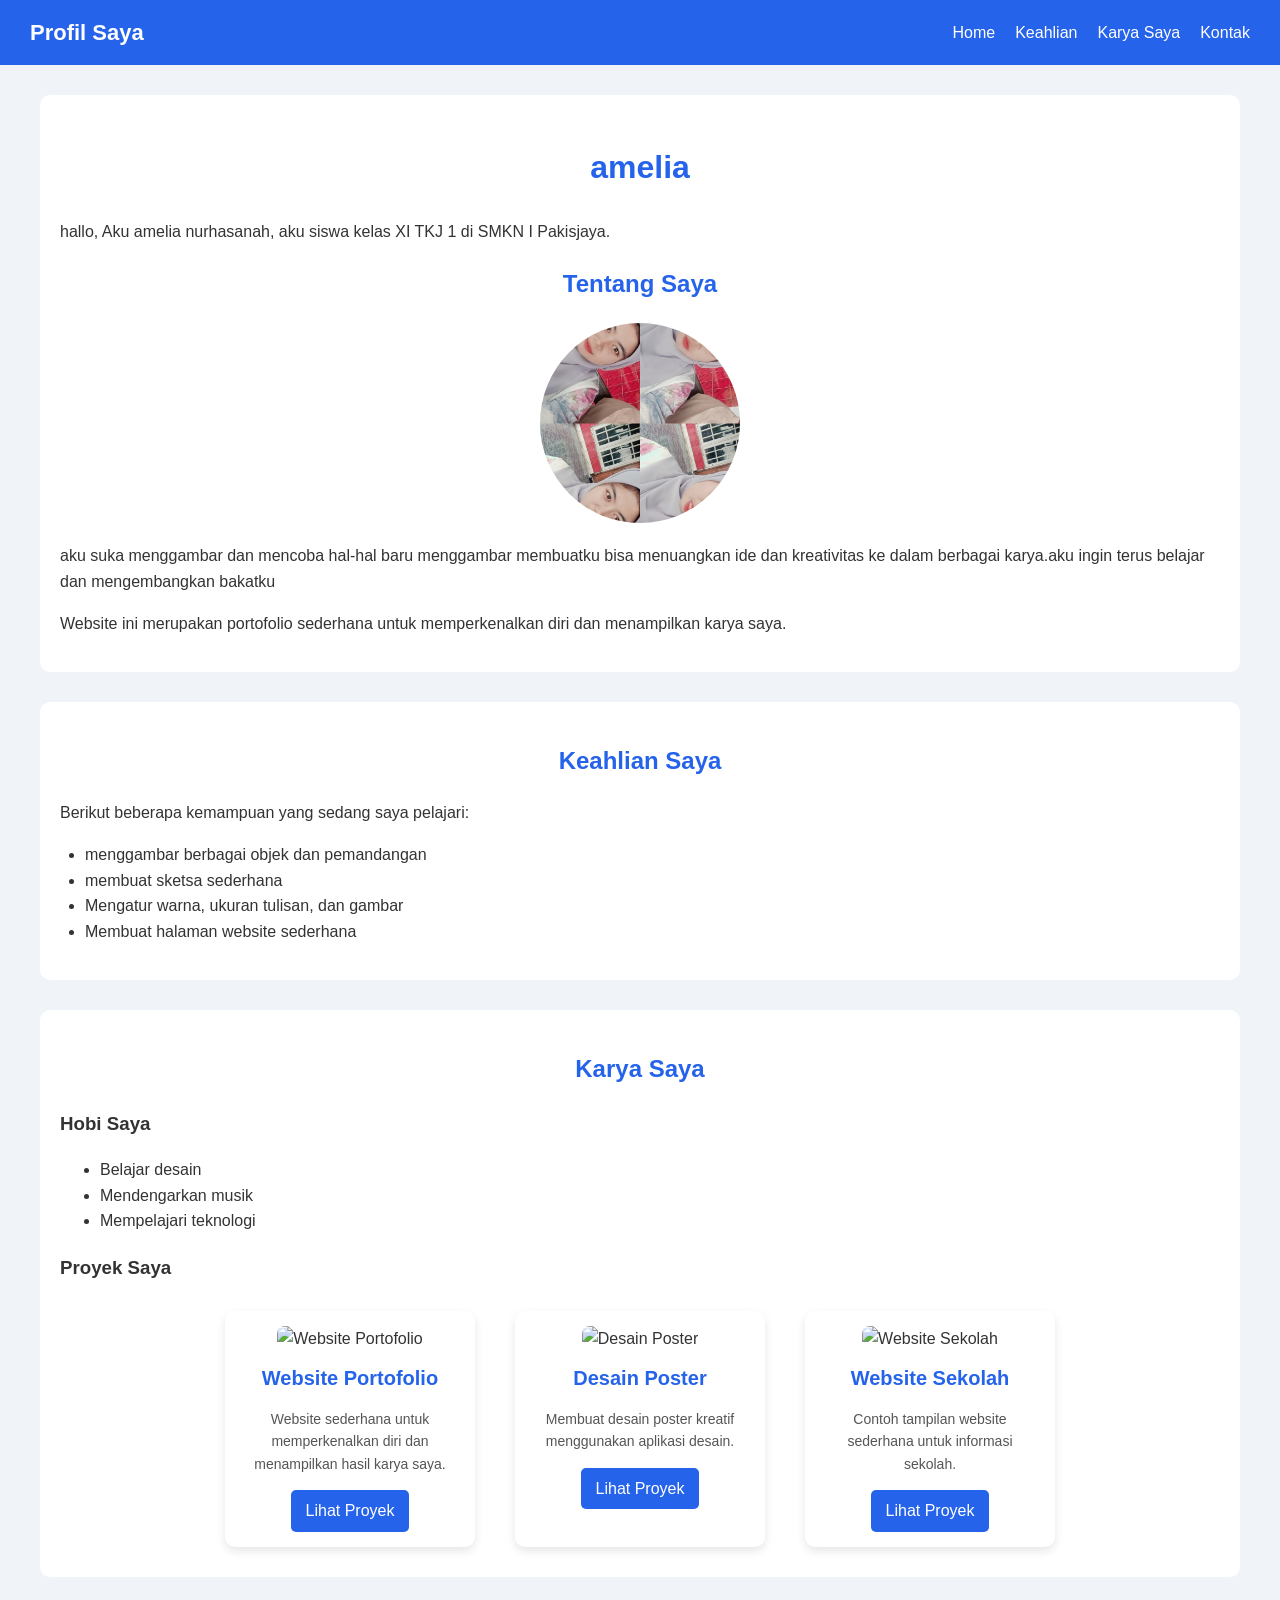
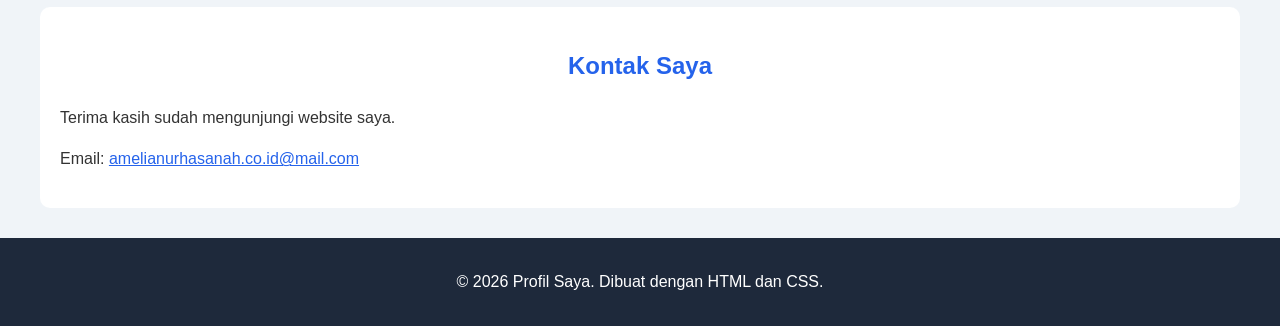
==== index.html @ 41dbe2e9 "Rename amelianurhasanah.html to index.html" ====
<!DOCTYPE html>
<html lang="id">
<head>
    <meta charset="UTF-8">
    <meta name="viewport" content="width=device-width, initial-scale=1.0">
    <title>Profil Saya</title>

    <!-- Menghubungkan HTML dengan CSS -->
    <link rel="stylesheet" href="style.css">
</head><link rel="stylesheet" href="reponsive.css">
<body>

    <!-- NAVBAR: BAGIAN BARU -->
    <nav>
        <div class="logo">Profil Saya</div>

        <ul>
            <li><a href="#home">Home</a></li>
            <li><a href="#keahlian">Keahlian</a></li>
            <li><a href="#karya">Karya Saya</a></li>
            <li><a href="#kontak">Kontak</a></li>
        </ul>
    </nav>

    <!-- HOME: PENGEMBANGAN KONTEN LAMA -->
    <section id="home">
        <h1>amelia</h1>

        <p>
           hallo, Aku amelia nurhasanah, aku siswa kelas XI TKJ 1 di SMKN I Pakisjaya.
         
        </p>

        <h2>Tentang Saya</h2>

        <img
            src="amelianurhasanah.jpeg"
            alt="Foto profil saya"
            class="foto-profil"
        >

        <p>
            aku suka menggambar dan mencoba hal-hal baru menggambar membuatku bisa menuangkan ide dan kreativitas ke dalam berbagai karya.aku

ingin terus belajar dan mengembangkan bakatku
            
        </p>

        <p>
            Website ini merupakan portofolio sederhana untuk
            memperkenalkan diri dan menampilkan karya saya.
        </p>
    </section>

    <!-- KEAHLIAN: BAGIAN BARU -->
    <section id="keahlian">
        <h2>Keahlian Saya</h2>

        <p>Berikut beberapa kemampuan yang sedang saya pelajari:</p>

        <ul class="daftar-keahlian">
            <li>menggambar berbagai objek dan pemandangan</li>
            <li>membuat sketsa sederhana </li>
            <li>Mengatur warna, ukuran tulisan, dan gambar</li>
            <li>Membuat halaman website sederhana</li>
        </ul>
    </section>

    <!<!-- KARYA SAYA -->
    <section id="karya">
        <h2>Karya Saya</h2>

        <h3>Hobi Saya</h3>

        <ul>
            <li>Belajar desain</li>
            <li>Mendengarkan musik</li>
            <li>Mempelajari teknologi</li>
        </ul>

        <h3>Proyek Saya</h3>

        <!-- WADAH UNTUK SEMUA CARD -->
        <div class="container-card">

            <!-- CARD 1 -->
            <div class="card">
                <img src="projekamelianurhasanah/mell.jpg"
                     alt="Website Portofolio">

                <h3>Website Portofolio</h3>

                <p>
                    Website sederhana untuk memperkenalkan
                    diri dan menampilkan hasil karya saya.
                </p>

                <a href="#">Lihat Proyek</a>
            </div>

            <!-- CARD 2 -->
            <div class="card">
                <img src="projekamelianurhasanah/amelia.png"
                     alt="Desain Poster">

                <h3>Desain Poster</h3>

                <p>
                    Membuat desain poster kreatif
                    menggunakan aplikasi desain.
                </p>

                <a href="#">Lihat Proyek</a>
            </div>

            <!-- CARD 3 -->
            <div class="card">
                <img src="projekamelianurhasanah/amell.jpg"
                     alt="Website Sekolah">

                <h3>Website Sekolah</h3>

                <p>
                    Contoh tampilan website sederhana
                    untuk informasi sekolah.
                </p>

                <a href="#">Lihat Proyek</a>
            </div>

        </div>
    </section>
        </div>
    </section>

    <!-- KONTAK: BAGIAN BARU -->
    <section id="kontak">
        <h2>Kontak Saya</h2>

        <p>Terima kasih sudah mengunjungi website saya.</p>

        <p>
            Email:

            <a href="mailto:

           amelianurhasanah.co.id@mail.com">

           amelianurhasanah.co.id@mail.com
              

               </a>

             </p>

           </section>
         


            <a hrefaku suka menggambar dan mencoba hal-hal baru menggam-bar membuatku bisa menuangkan ide dan kreativitas ke dalam berbagai karya.aku

ingin terus belajar dan mengembangkan bakatku
                
            </a>
        </p>
    </section>

    <!-- FOOTER -->
    <footer>
        <p>&copy; 2026 Profil Saya. Dibuat dengan HTML dan CSS.</p>
    </footer>

</body>
</html>
---- style.css ----
/* PENGATURAN DASAR */
body {
    font-family: Arial, sans-serif;
    background-color: #f0f4f8;
    color: #333333;
    margin: 0;
    padding: 0;
    line-height: 1.6;
}

/* NAVBAR: BAGIAN BARU */
nav {
    background-color: #2563eb;
    color: white;
    display: flex;
    justify-content: space-between;
    align-items: center;
    padding: 15px 30px;
}

/* NAMA WEBSITE */
.logo {
    font-size: 22px;
    font-weight: bold;
}

/* DAFTAR MENU NAVBAR */
nav ul {
    list-style: none;
    display: flex;
    gap: 20px;
    margin: 0;
    padding: 0;
}

/* LINK MENU */
nav a {
    color: white;
    text-decoration: none;
    font-size: 16px;
}

/* EFEK SAAT KURSOR DIARAHKAN KE MENU */
nav a:hover {
    color: #facc15;
}

/* BAGIAN KONTEN WEBSITE */
section {
    background-color: white;
    margin: 25px auto;
    padding: 25px;
    max-width: 800px;
    border-radius: 10px;
}

/* JUDUL UTAMA */
h1 {
    color: #2563eb;
    font-size: 32px;
    text-align: center;
}

/* JUDUL BAGIAN */
h2 {
    color: #2563eb;
    text-align: center;
}

/* SUBJUDUL */
h3 {
    color: #333333;
}

/* PARAGRAF */
p {
    font-size: 16px;
}

/* FOTO PROFIL */
.foto-profil {
    display: block;
    width: 200px;
    height: 200px;
    object-fit: cover;
    border-radius: 50%;
    margin: 20px auto;
}

/* DAFTAR KEAHLIAN DAN HOBI */
.daftar-keahlian,
.daftar-hobi {
    padding-left: 25px;
}

/* LINK KARYA DAN EMAIL */
section a {
    color: #2563eb;
}

/* FOOTER */
footer {
    background-color: #1e293b;
    color: white;
    text-align: center;
    padding: 15px;
    margin-top: 30px;
}

/* PENYESUAIAN UNTUK LAYAR KECIL */
@media (max-width: 600px) {
    nav {
        flex-direction: column;
        gap: 15px;
        padding: 15px;
    }

    nav ul {
        flex-wrap: wrap;
        justify-content: center;
        gap: 12px;
    }

    nav a {
        font-size: 14px;
    }

    section {
        margin: 15px;
        padding: 18px;
    }
}

/* WADAH UNTUK SEMUA CARD */
.container-card {
    display: flex;
    gap: 20px;
    flex-wrap: wrap;
    justify-content: center;
}

/* TAMPILAN CARD */
.card {
    width: 250px;
    padding: 15px;
    margin: 10px;
    background-color: white;
    border-radius: 10px;
    box-shadow: 0 4px 10px rgba(0, 0, 0, 0.1);
    text-align: center;
}

/* GAMBAR DALAM CARD */
.card img {
    width: 100%;
    height: 150px;
    object-fit: cover;
    border-radius: 8px;
}

/* JUDUL CARD */
.card h3 {
    color: #2563eb;
    font-size: 20px;
    margin: 10px 0;
}

/* DESKRIPSI CARD */
.card p {
    font-size: 14px;
    color: #555;
    margin-bottom: 15px;
}

/* TOMBOL LIHAT PROYEK */
.card a {
    display: inline-block;
    background-color: #2563eb;
    color: white;
    padding: 8px 15px;
    text-decoration: none;
    border-radius: 5px;
}

/* EFEK HOVER TOMBOL */
.card a:hover {
    background-color: #1e40af;
}
---- reponsive.css ----
/* =================================
   RESPONSIVE LAPTOP / KOMPUTER
================================= */
@media (min-width: 1025px) {

    section {
        width: calc(100% - 80px);
        max-width: 1200px;
        margin: 30px auto;
        padding: 20px;
        box-sizing: border-box;
    }

    .container-card {
        display: flex;
        flex-direction: row;
        flex-wrap: wrap;
        justify-content: center;
        gap: 20px;
    }

    .card {
        width: 250px;
        margin: 10px;
        box-sizing: border-box;
    }

}

/* =================================
   RESPONSIVE TABLET
================================= */
@media (min-width: 601px) and (max-width: 1024px) {

    .container-card {
        justify-content: center;
        gap: 16px;
    }

    .card {
        box-sizing: border-box;
        width: 45%;
        margin: 0;
    }

}

/* =================================
   RESPONSIVE HP
================================= */
@media (max-width: 600px) {

    .container-card {
        flex-direction: column;
        flex-wrap: nowrap;
        align-items: center;
        gap: 16px;
    }

    .card {
        box-sizing: border-box;
        width: 90%;
        margin: 0;
    }

    nav {
        padding: 12px;
    }

    nav ul {
        gap: 10px;
        flex-wrap: wrap;
        justify-content: center;
    }

    nav a {
        font-size: 12px;
    }

    h1 {
        font-size: 26px;
    }

    h2 {
        font-size: 22px;
    }

    .card img {
        width: 100%;
        height: 150px;
        object-fit: cover;
    }

}
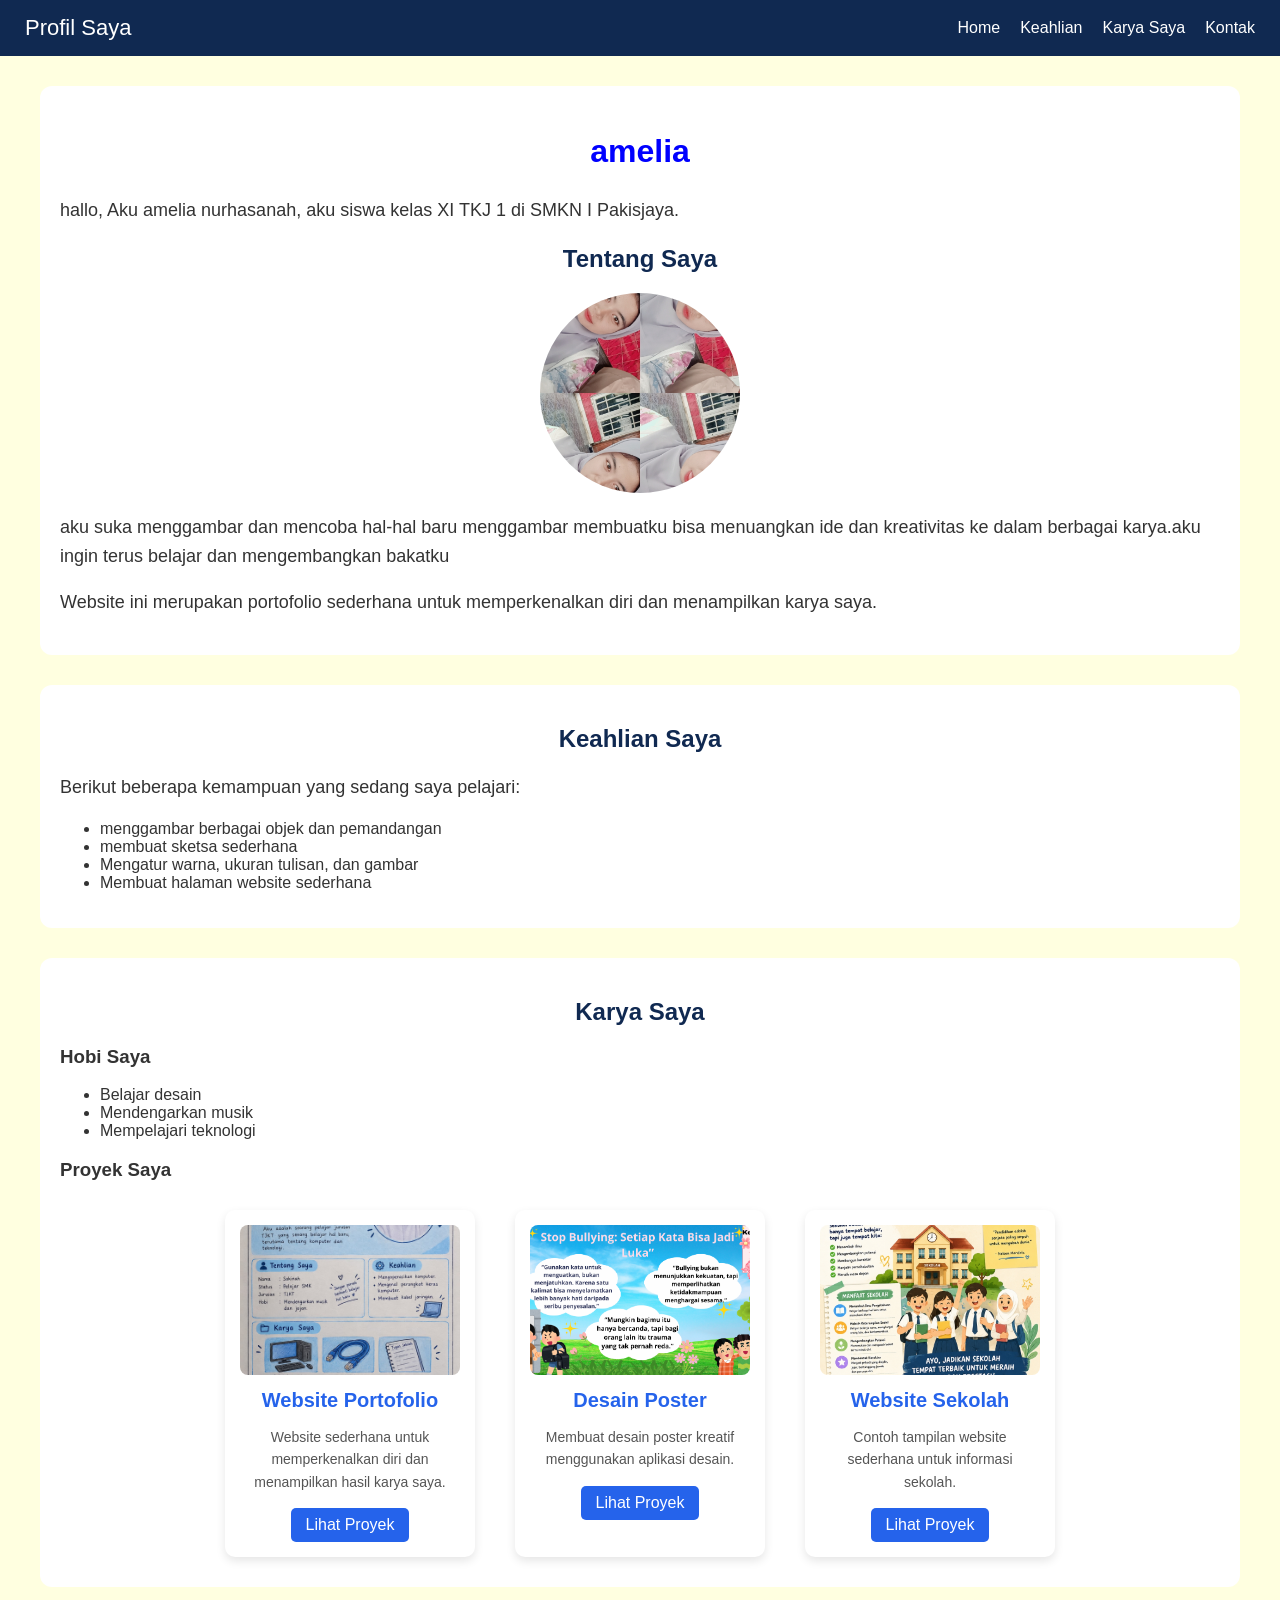
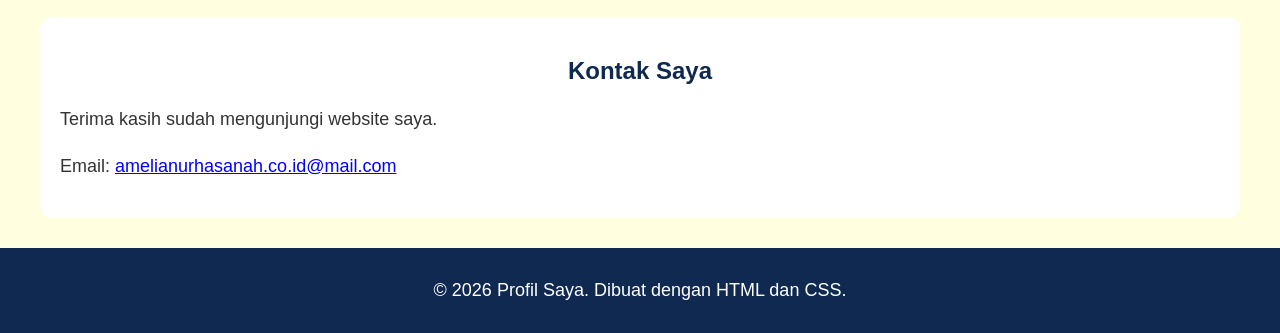
==== commit d5b35a5f: "Update index.html" ====
--- a/index.html
+++ b/index.html
@@ -85,7 +85,7 @@
 
             <!-- CARD 1 -->
             <div class="card">
-                <img src="projekamelianurhasanah/mell.jpg"
+                <img src="mell.jpg"
                      alt="Website Portofolio">
 
                 <h3>Website Portofolio</h3>
@@ -100,7 +100,7 @@
 
             <!-- CARD 2 -->
             <div class="card">
-                <img src="projekamelianurhasanah/amelia.png"
+                <img src="amelia.png"
                      alt="Desain Poster">
 
                 <h3>Desain Poster</h3>
@@ -115,7 +115,7 @@
 
             <!-- CARD 3 -->
             <div class="card">
-                <img src="projekamelianurhasanah/amell.jpg"
+                <img src="amell.jpg"
                      alt="Website Sekolah">
 
                 <h3>Website Sekolah</h3>
--- a/style.css
+++ b/style.css
@@ -1,34 +1,39 @@
-/* PENGATURAN DASAR */
+/* =================================
+   1. PENGATURAN DASAR
+================================= */
 body {
     font-family: Arial, sans-serif;
-    background-color: #f0f4f8;
+    background-color: lightyellow;
     color: #333333;
     margin: 0;
     padding: 0;
-    line-height: 1.6;
-}
-
-/* NAVBAR: BAGIAN BARU */
+}
+
+
+/* =================================
+   2. NAVBAR - PERTEMUAN 5
+================================= */
 nav {
-    background-color: #2563eb;
+    background-color: #102951;
     color: white;
     display: flex;
     justify-content: space-between;
     align-items: center;
-    padding: 15px 30px;
+    padding: 15px 25px;
 }
 
 /* NAMA WEBSITE */
 .logo {
+    color: white;
     font-size: 22px;
-    font-weight: bold;
-}
-
-/* DAFTAR MENU NAVBAR */
+    margin: 0;
+}
+
+/* DAFTAR MENU */
 nav ul {
-    list-style: none;
     display: flex;
     gap: 20px;
+    list-style: none;
     margin: 0;
     padding: 0;
 }
@@ -38,46 +43,64 @@
     color: white;
     text-decoration: none;
     font-size: 16px;
-}
-
-/* EFEK SAAT KURSOR DIARAHKAN KE MENU */
+    transition: 0.3s;
+}
+
+/* EFEK HOVER NAVBAR */
 nav a:hover {
-    color: #facc15;
-}
-
-/* BAGIAN KONTEN WEBSITE */
+    color: #60a5fa;
+}
+
+
+/* =================================
+   3. BAGIAN KONTEN WEBSITE
+================================= */
 section {
     background-color: white;
-    margin: 25px auto;
-    padding: 25px;
+    width: 80%;
     max-width: 800px;
-    border-radius: 10px;
-}
-
-/* JUDUL UTAMA */
+    margin: 30px auto;
+    padding: 20px;
+    border-radius: 12px;
+}
+
+
+/* =================================
+   4. JUDUL UTAMA
+================================= */
 h1 {
-    color: #2563eb;
+    color: blue;
     font-size: 32px;
     text-align: center;
 }
 
-/* JUDUL BAGIAN */
-h2 {
-    color: #2563eb;
-    text-align: center;
-}
-
-/* SUBJUDUL */
-h3 {
-    color: #333333;
-}
-
-/* PARAGRAF */
+
+/* =================================
+   5. JUDUL BAGIAN
+================================= */
+section h2 {
+    color: #102951;
+    text-align: center;
+}
+
+
+/* =================================
+   6. PARAGRAF
+================================= */
 p {
-    font-size: 16px;
-}
-
-/* FOTO PROFIL */
+    font-size: 18px;
+    line-height: 1.6;
+}
+
+/* DESKRIPSI DI BAGIAN HOME */
+.deskripsi {
+    text-align: center;
+}
+
+
+/* =================================
+   7. FOTO PROFIL
+================================= */
 .foto-profil {
     display: block;
     width: 200px;
@@ -85,53 +108,28 @@
     object-fit: cover;
     border-radius: 50%;
     margin: 20px auto;
-}
-
-/* DAFTAR KEAHLIAN DAN HOBI */
-.daftar-keahlian,
-.daftar-hobi {
-    padding-left: 25px;
-}
-
-/* LINK KARYA DAN EMAIL */
+
+    /* TAMBAHAN P8 */
+    transition: 0.3s;
+}
+
+/* EFEK HOVER FOTO - P8 */
+.foto-profil:hover {
+    transform: scale(1.05);
+}
+
+
+/* =================================
+   8. LINK DI DALAM KONTEN
+================================= */
 section a {
-    color: #2563eb;
-}
-
-/* FOOTER */
-footer {
-    background-color: #1e293b;
-    color: white;
-    text-align: center;
-    padding: 15px;
-    margin-top: 30px;
-}
-
-/* PENYESUAIAN UNTUK LAYAR KECIL */
-@media (max-width: 600px) {
-    nav {
-        flex-direction: column;
-        gap: 15px;
-        padding: 15px;
-    }
-
-    nav ul {
-        flex-wrap: wrap;
-        justify-content: center;
-        gap: 12px;
-    }
-
-    nav a {
-        font-size: 14px;
-    }
-
-    section {
-        margin: 15px;
-        padding: 18px;
-    }
-}
-
-/* WADAH UNTUK SEMUA CARD */
+    color: blue;
+}
+
+
+/* =================================
+   9. WADAH UNTUK SEMUA CARD
+================================= */
 .container-card {
     display: flex;
     gap: 20px;
@@ -139,7 +137,10 @@
     justify-content: center;
 }
 
-/* TAMPILAN CARD */
+
+/* =================================
+   10. TAMPILAN CARD
+================================= */
 .card {
     width: 250px;
     padding: 15px;
@@ -148,9 +149,21 @@
     border-radius: 10px;
     box-shadow: 0 4px 10px rgba(0, 0, 0, 0.1);
     text-align: center;
-}
-
-/* GAMBAR DALAM CARD */
+
+    /* TAMBAHAN P8 */
+    transition: transform 0.3s, box-shadow 0.3s;
+}
+
+/* EFEK HOVER CARD - P8 */
+.card:hover {
+    transform: translateY(-5px);
+    box-shadow: 0 8px 15px rgba(0, 0, 0, 0.2);
+}
+
+
+/* =================================
+   11. GAMBAR DALAM CARD
+================================= */
 .card img {
     width: 100%;
     height: 150px;
@@ -158,21 +171,30 @@
     border-radius: 8px;
 }
 
-/* JUDUL CARD */
+
+/* =================================
+   12. JUDUL CARD
+================================= */
 .card h3 {
     color: #2563eb;
     font-size: 20px;
     margin: 10px 0;
 }
 
-/* DESKRIPSI CARD */
+
+/* =================================
+   13. DESKRIPSI CARD
+================================= */
 .card p {
     font-size: 14px;
     color: #555;
     margin-bottom: 15px;
 }
 
-/* TOMBOL LIHAT PROYEK */
+
+/* =================================
+   14. TOMBOL LIHAT PROYEK
+================================= */
 .card a {
     display: inline-block;
     background-color: #2563eb;
@@ -180,9 +202,28 @@
     padding: 8px 15px;
     text-decoration: none;
     border-radius: 5px;
-}
+
+    /* TAMBAHAN P8 */
+    transition: 0.3s;
+}
+
 
 /* EFEK HOVER TOMBOL */
 .card a:hover {
     background-color: #1e40af;
+
+    /* TAMBAHAN P8 */
+    transform: scale(1.05);
+}
+
+
+/* =================================
+   15. BAGIAN PENUTUP
+================================= */
+footer {
+    background-color: #102951;
+    color: white;
+    text-align: center;
+    padding: 10px;
+    margin-top: 30px;
 }
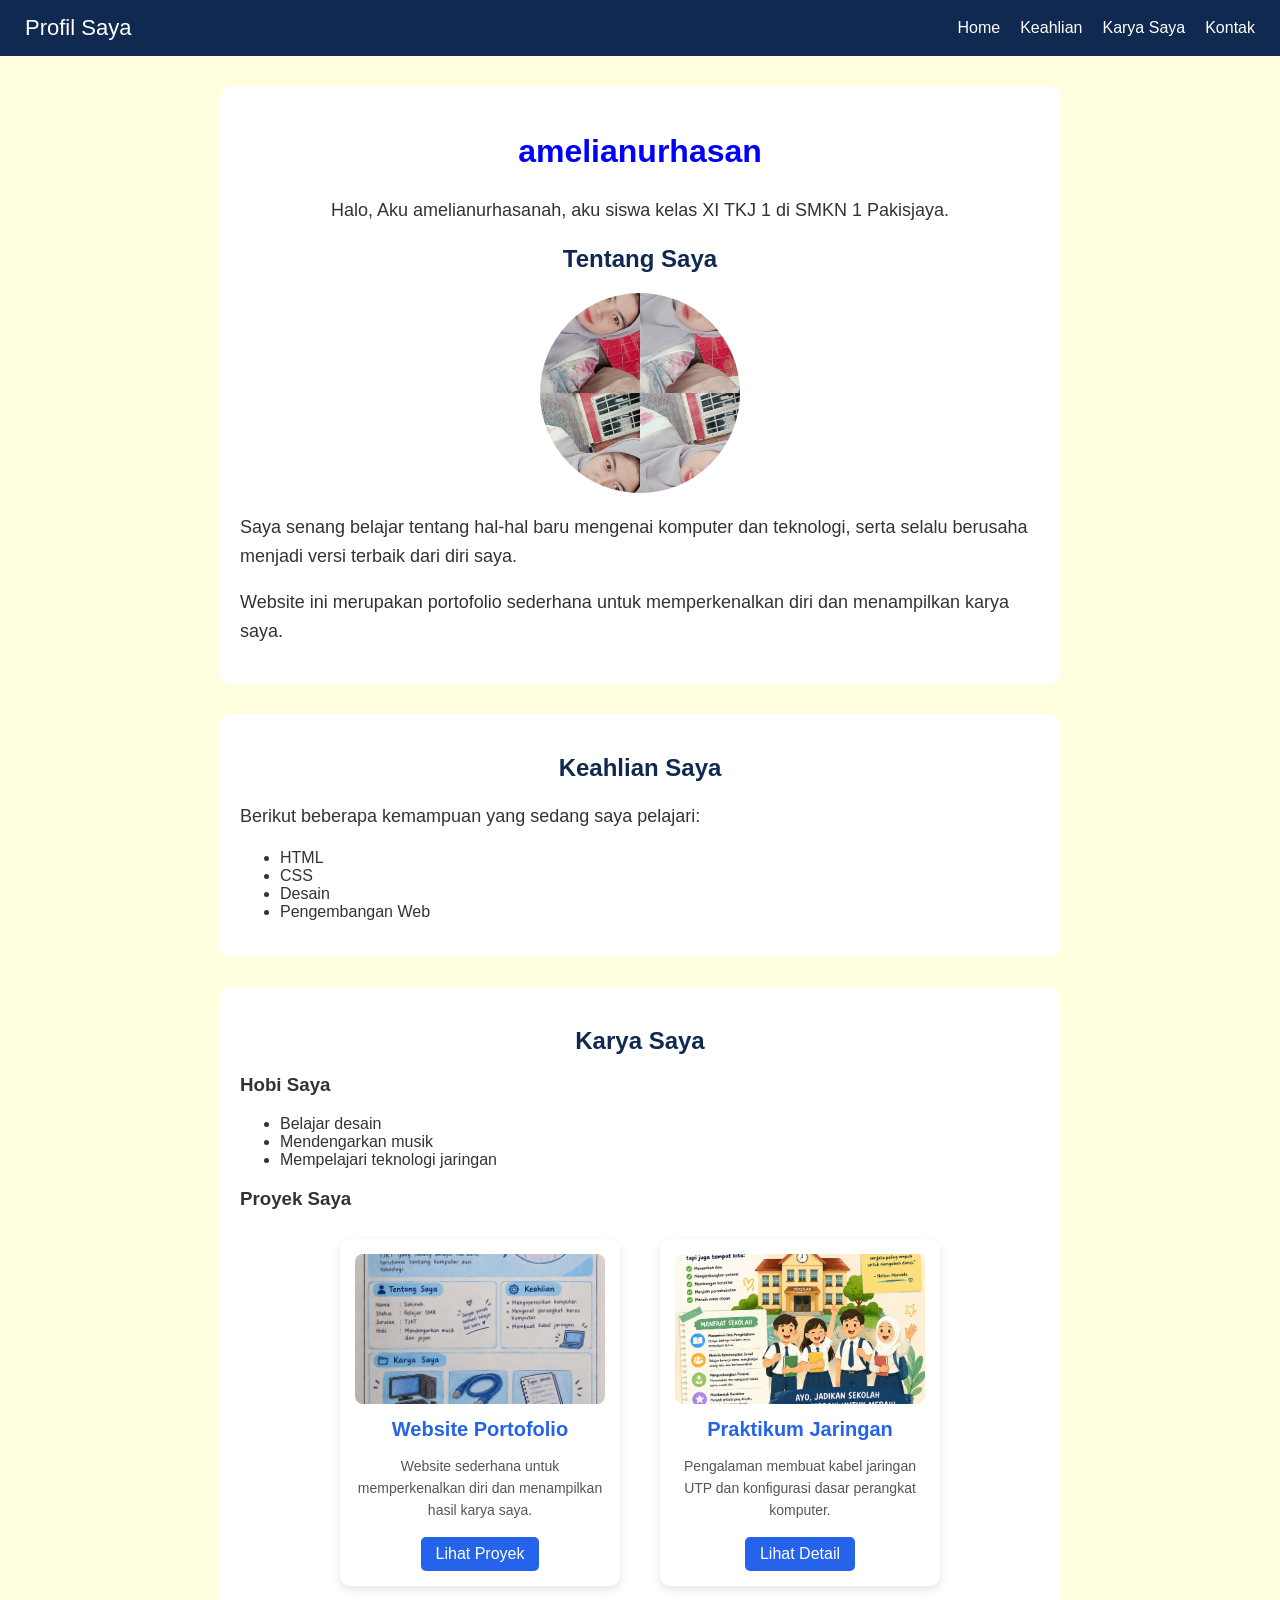
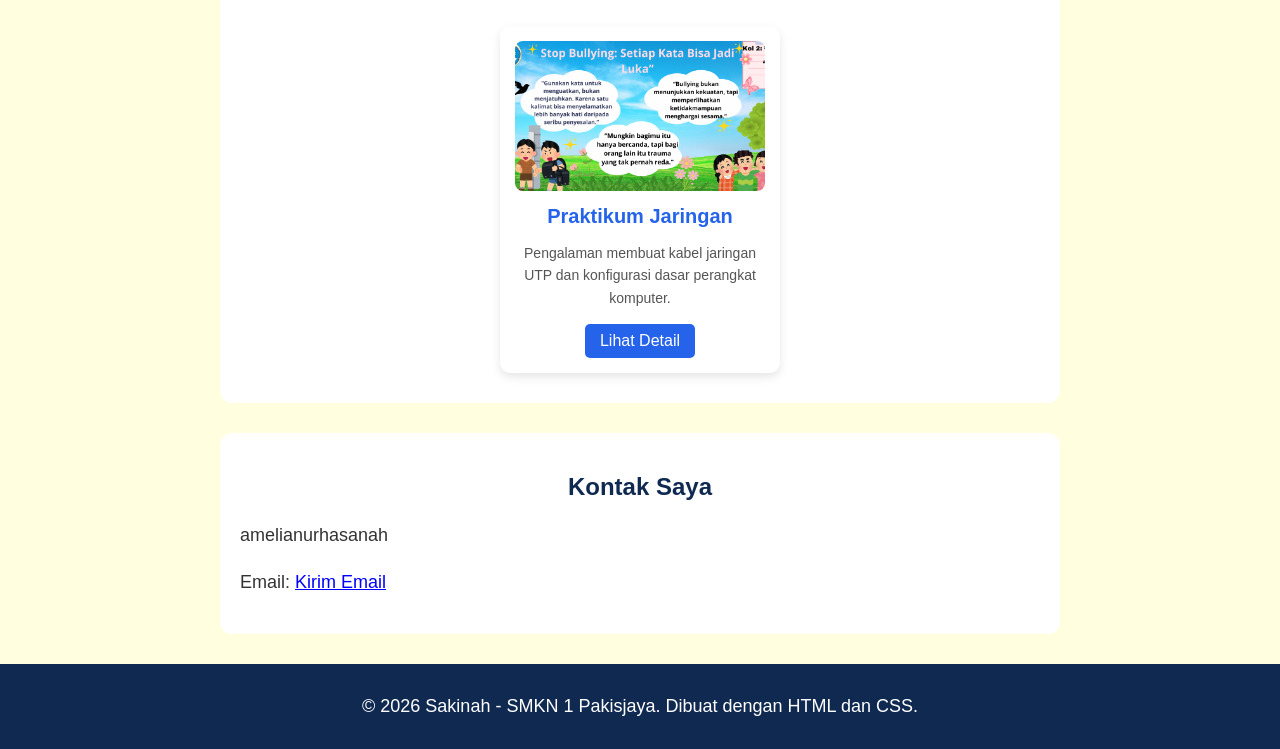
==== commit 35c747f3: "Update index.html" ====
--- a/index.html
+++ b/index.html
@@ -3,17 +3,17 @@
 <head>
     <meta charset="UTF-8">
     <meta name="viewport" content="width=device-width, initial-scale=1.0">
-    <title>Profil Saya</title>
+    <title>Portofolio Sakinah</title>
 
-    <!-- Menghubungkan HTML dengan CSS -->
+    <!-- Menghubungkan HTML dengan CSS Utama dan Responsive -->
     <link rel="stylesheet" href="style.css">
-</head><link rel="stylesheet" href="reponsive.css">
+    <link rel="stylesheet" href="responsive.css">
+</head>
 <body>
 
-    <!-- NAVBAR: BAGIAN BARU -->
+    <!-- NAVBAR -->
     <nav>
         <div class="logo">Profil Saya</div>
-
         <ul>
             <li><a href="#home">Home</a></li>
             <li><a href="#keahlian">Keahlian</a></li>
@@ -22,13 +22,11 @@
         </ul>
     </nav>
 
-    <!-- HOME: PENGEMBANGAN KONTEN LAMA -->
+    <!-- HOME / TENTANG SAYA -->
     <section id="home">
-        <h1>amelia</h1>
-
-        <p>
-           hallo, Aku amelia nurhasanah, aku siswa kelas XI TKJ 1 di SMKN I Pakisjaya.
-         
+        <h1>amelianurhasan</h1>
+        <p class="deskripsi">
+            Halo, Aku amelianurhasanah, aku siswa kelas XI TKJ 1 di SMKN 1 Pakisjaya.
         </p>
 
         <h2>Tentang Saya</h2>
@@ -40,42 +38,35 @@
         >
 
         <p>
-            aku suka menggambar dan mencoba hal-hal baru menggambar membuatku bisa menuangkan ide dan kreativitas ke dalam berbagai karya.aku
-
-ingin terus belajar dan mengembangkan bakatku
-            
+            Saya senang belajar tentang hal-hal baru mengenai komputer dan teknologi, serta selalu berusaha menjadi versi terbaik dari diri saya.
         </p>
 
         <p>
-            Website ini merupakan portofolio sederhana untuk
-            memperkenalkan diri dan menampilkan karya saya.
+            Website ini merupakan portofolio sederhana untuk memperkenalkan diri dan menampilkan karya saya.
         </p>
     </section>
 
-    <!-- KEAHLIAN: BAGIAN BARU -->
+    <!-- KEAHLIAN -->
     <section id="keahlian">
         <h2>Keahlian Saya</h2>
-
         <p>Berikut beberapa kemampuan yang sedang saya pelajari:</p>
-
-        <ul class="daftar-keahlian">
-            <li>menggambar berbagai objek dan pemandangan</li>
-            <li>membuat sketsa sederhana </li>
-            <li>Mengatur warna, ukuran tulisan, dan gambar</li>
-            <li>Membuat halaman website sederhana</li>
-        </ul>
+<ul class="skill-list">
+    <li>HTML</li>
+    <li>CSS</li>
+    <li>Desain</li>
+    <li>Pengembangan Web</li>
+</ul>
     </section>
 
-    <!<!-- KARYA SAYA -->
+    <!-- KARYA SAYA -->
     <section id="karya">
         <h2>Karya Saya</h2>
 
         <h3>Hobi Saya</h3>
-
         <ul>
             <li>Belajar desain</li>
             <li>Mendengarkan musik</li>
-            <li>Mempelajari teknologi</li>
+            <li>Mempelajari teknologi jaringan</li>
         </ul>
 
         <h3>Proyek Saya</h3>
@@ -85,89 +76,52 @@
 
             <!-- CARD 1 -->
             <div class="card">
-                <img src="mell.jpg"
-                     alt="Website Portofolio">
-
+                <img src="mell.jpg" alt="Website Portofolio">
                 <h3>Website Portofolio</h3>
-
                 <p>
-                    Website sederhana untuk memperkenalkan
-                    diri dan menampilkan hasil karya saya.
+                    Website sederhana untuk memperkenalkan diri dan menampilkan hasil karya saya.
                 </p>
-
                 <a href="#">Lihat Proyek</a>
             </div>
 
-            <!-- CARD 2 -->
+            <!-- CARD 2 (Tambahan Proyek Jaringan TKJ) -->
             <div class="card">
-                <img src="amelia.png"
-                     alt="Desain Poster">
-
-                <h3>Desain Poster</h3>
-
+                <img src="amell.jpg" alt="Praktikum Jaringan">
+                <h3>Praktikum Jaringan</h3>
                 <p>
-                    Membuat desain poster kreatif
-                    menggunakan aplikasi desain.
+                    Pengalaman membuat kabel jaringan UTP dan konfigurasi dasar perangkat komputer.
                 </p>
-
-                <a href="#">Lihat Proyek</a>
+                <a href="#">Lihat Detail</a>
             </div>
-
-            <!-- CARD 3 -->
+                    <!-- CARD 3 (Tambahan Proyek Jaringan TKJ) -->
             <div class="card">
-                <img src="amell.jpg"
-                     alt="Website Sekolah">
-
-                <h3>Website Sekolah</h3>
-
+                <img src="amelia.png" alt="Praktikum Jaringan">
+                <h3>Praktikum Jaringan</h3>
                 <p>
-                    Contoh tampilan website sederhana
-                    untuk informasi sekolah.
+                    Pengalaman membuat kabel jaringan UTP dan konfigurasi dasar perangkat komputer.
                 </p>
-
-                <a href="#">Lihat Proyek</a>
+                <a href="#">Lihat Detail</a>
             </div>
-
         </div>
     </section>
-        </div>
-    </section>
-
-    <!-- KONTAK: BAGIAN BARU -->
+             
+      
+    <!-- KONTAK -->
     <section id="kontak">
         <h2>Kontak Saya</h2>
-
-        <p>Terima kasih sudah mengunjungi website saya.</p>
-
+        <p>amelianurhasanah</p>
         <p>
             Email:
-
-            <a href="mailto:
-
-           amelianurhasanah.co.id@mail.com">
-
-           amelianurhasanah.co.id@mail.com
-              
-
-               </a>
-
-             </p>
-
-           </section>
-         
-
-
-            <a hrefaku suka menggambar dan mencoba hal-hal baru menggam-bar membuatku bisa menuangkan ide dan kreativitas ke dalam berbagai karya.aku
-
-ingin terus belajar dan mengembangkan bakatku
-                
-            </a>
+            <a href="mailto:amelianurhasanah@gmail.com"
+   class="contact-button">
+    Kirim Email
+</a>
         </p>
     </section>
 
     <!-- FOOTER -->
     <footer>
-        <p>&copy; 2026 Profil Saya. Dibuat dengan HTML dan CSS.</p>
+        <p>&copy; 2026 Sakinah - SMKN 1 Pakisjaya. Dibuat dengan HTML dan CSS.</p>
     </footer>
 
 </body>
